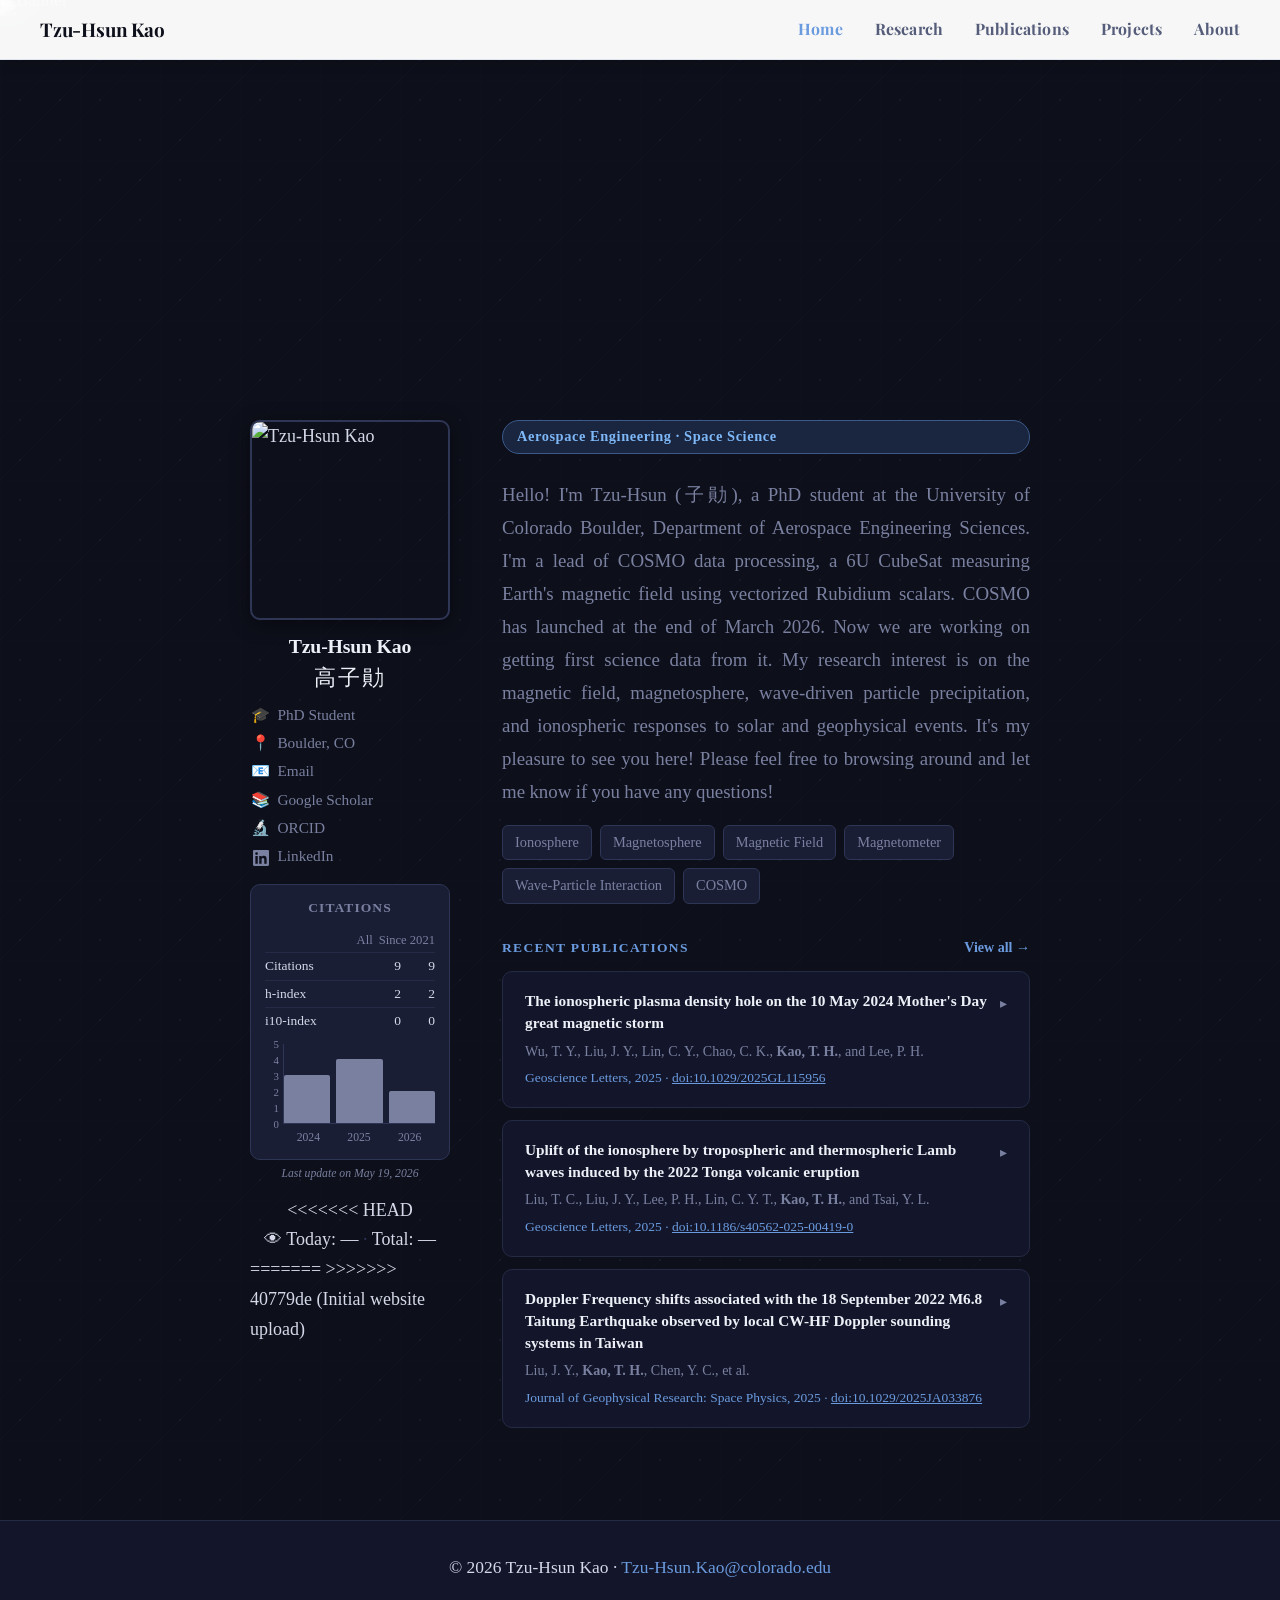
==== index.html @ 5aaec32f "Update website" ====
<!DOCTYPE html>
<html lang="en">
<head>
  <meta charset="UTF-8" />
  <meta name="viewport" content="width=device-width, initial-scale=1.0"/>
  <title>Tzu-Hsun Kao — Aerospace Engineering PhD Student</title>
  <link rel="preconnect" href="https://fonts.googleapis.com">
  <link rel="preconnect" href="https://fonts.gstatic.com" crossorigin>
  <link href="https://fonts.googleapis.com/css2?family=Playfair+Display:wght@700&display=swap" rel="stylesheet">
  <link rel="stylesheet" href="style.css" />
</head>
<body>

<nav>
  <a class="nav-logo" href="index.html">Tzu-Hsun Kao</a>
  <ul class="nav-links" id="nav-links">
    <li><a href="index.html" class="active">Home</a></li>
    <li><a href="research.html">Research</a></li>
    <li><a href="publications.html">Publications</a></li>
    <li><a href="projects.html">Projects</a></li>
    <li><a href="about.html">About</a></li>
  </ul>
  <button class="hamburger" id="hamburger" aria-label="Menu">
    <span></span><span></span><span></span>
  </button>
</nav>

<div class="site-banner">
  <img src="Resources/Banner/Gemini_Generated_Image_etsgr1etsgr1etsg.png" alt="Banner" />
</div>

<main>
  <section class="home-section">
    <div class="home-layout">
      <!-- Left: photo + name -->
      <div class="home-photo-col">
        <img src="Resources/pic.jpg" alt="Tzu-Hsun Kao" class="home-photo" />
        <h1 class="home-name">Tzu-Hsun Kao</h1>
        <p class="home-name-zh">高子勛</p>
        <div class="home-meta">
          <p class="home-position"><span class="meta-icon">🎓</span><span>PhD Student</span></p>
          <p class="home-position"><span class="meta-icon">📍</span><span>Boulder, CO</span></p>
          <p class="home-position"><span class="meta-icon">📧</span><a href="mailto:Tzu-Hsun.Kao@colorado.edu">Email</a></p>
          <p class="home-position"><span class="meta-icon">📚</span><a href="https://scholar.google.com.tw/citations?user=jrdIadQAAAAJ&hl=zh-TW&authuser=1" target="_blank">Google Scholar</a></p>
          <p class="home-position"><span class="meta-icon">🔬</span><a href="https://orcid.org/0000-0001-6592-4341" target="_blank">ORCID</a></p>
          <p class="home-position"><span class="meta-icon"><svg xmlns="http://www.w3.org/2000/svg" viewBox="0 0 24 24" width="16" height="16" fill="currentColor" style="vertical-align:middle;"><path d="M20.447 20.452h-3.554v-5.569c0-1.328-.027-3.037-1.852-3.037-1.853 0-2.136 1.445-2.136 2.939v5.667H9.351V9h3.414v1.561h.046c.477-.9 1.637-1.85 3.37-1.85 3.601 0 4.267 2.37 4.267 5.455v6.286zM5.337 7.433a2.062 2.062 0 0 1-2.063-2.065 2.064 2.064 0 1 1 2.063 2.065zm1.782 13.019H3.555V9h3.564v11.452zM22.225 0H1.771C.792 0 0 .774 0 1.729v20.542C0 23.227.792 24 1.771 24h20.451C23.2 24 24 23.227 24 22.271V1.729C24 .774 23.2 0 22.222 0h.003z"/></svg></span><a href="https://www.linkedin.com/in/peterthkao/" target="_blank">LinkedIn</a></p>
        </div>
        <!-- Citation stats -->
        <a href="https://scholar.google.com.tw/citations?user=jrdIadQAAAAJ&hl=zh-TW&authuser=1" target="_blank" class="citation-box">
          <div class="citation-title">Citations</div>
          <div class="citation-stats">
            <div class="citation-stat-row citation-header">
              <span></span><span>All</span><span>Since 2021</span>
            </div>
            <div class="citation-stat-row">
              <span>Citations</span><span>9</span><span>9</span>
            </div>
            <div class="citation-stat-row">
              <span>h-index</span><span>2</span><span>2</span>
            </div>
            <div class="citation-stat-row">
              <span>i10-index</span><span>0</span><span>0</span>
            </div>
          </div>
          <div class="citation-chart">
            <div class="citation-chart-inner">
              <!-- Y axis -->
              <div class="citation-yaxis">
                <span>5</span>
                <span>4</span>
                <span>3</span>
                <span>2</span>
                <span>1</span>
                <span>0</span>
              </div>
              <!-- Bars (no year labels inside — they go in the row below) -->
              <div class="citation-bars">
                <div class="citation-bar-wrap">
                  <div class="citation-bar" style="height: 48px;"></div>
                </div>
                <div class="citation-bar-wrap">
                  <div class="citation-bar" style="height: 64px;"></div>
                </div>
                <div class="citation-bar-wrap">
                  <div class="citation-bar" style="height: 32px;"></div>
                </div>
              </div>
            </div>
            <!-- Year labels row, offset to align under bars (not y-axis) -->
            <div class="citation-xlabels">
              <span>2024</span>
              <span>2025</span>
              <span>2026</span>
            </div>
          </div>
        </a>
        <p class="citation-updated">Last update on May 19, 2026</p>
<<<<<<< HEAD
        <div class="visitor-counter" id="visitor-counter">
          <span class="visitor-eye">👁</span>
          <span class="visitor-item">Today: <span id="visitor-daily">—</span></span>
          <span class="visitor-sep">·</span>
          <span class="visitor-item">Total: <span id="visitor-total">—</span></span>
        </div>
=======
>>>>>>> 40779de (Initial website upload)
      </div>
      <!-- Left photo col end -->

      <!-- Right: content -->
      <div class="home-content-col">
        <span class="home-tag" id="home-tag">Aerospace Engineering · Space Science</span>
        <p class="home-intro" id="home-description">
          Hello! I'm Tzu-Hsun (子勛), a PhD student at the University of Colorado Boulder, Department of Aerospace Engineering Sciences. I'm a lead of COSMO data processing, a 6U CubeSat measuring Earth's magnetic field using vectorized Rubidium scalars. COSMO has launched at the end of March 2026. Now we are working on getting first science data from it. My research interest is on the magnetic field, magnetosphere, wave-driven particle precipitation, and ionospheric responses to solar and geophysical events. It's my pleasure to see you here! Please feel free to browsing around and let me know if you have any questions!
        </p>
        <div class="home-chips" id="home-chips">
          <span class="chip">Ionosphere</span>
          <span class="chip">Magnetosphere</span>
          <span class="chip">Magnetic Field</span>
          <span class="chip">Magnetometer</span>
          <span class="chip">Wave-Particle Interaction</span>
          <span class="chip">COSMO</span>
        </div>

        <!-- Latest publications -->
        <div class="home-pubs">
          <div class="home-pubs-header">
            <span class="section-label" style="margin:0;">Recent Publications</span>
            <a href="publications.html" class="home-pubs-all">View all →</a>
          </div>
          <details class="pub-item home-pub-item pub-dropdown">
            <summary>
              <div class="pub-summary-content">
                <div class="pub-title">The ionospheric plasma density hole on the 10 May 2024 Mother's Day great magnetic storm</div>
                <div class="pub-authors">Wu, T. Y., Liu, J. Y., Lin, C. Y., Chao, C. K., <strong>Kao, T. H.</strong>, and Lee, P. H.</div>
                <div class="pub-venue">Geoscience Letters, 2025 · <a href="https://doi.org/10.1029/2025GL115956" target="_blank" onclick="event.stopPropagation()">doi:10.1029/2025GL115956</a></div>
              </div>
              <span class="pub-chevron">▸</span>
            </summary>
            <ul class="pub-keypoints">
              <li>FORMOSAT-5 and FORMOSAT-7 observed upward ion velocity at 720 km and downward ion velocity at 550 km altitude inside the plasma hole over the Atlantic Ocean during local midnight.</li>
              <li>The electron density in the hole yields a double-peak structure, with the lower peak at ~440 km and the upper peak at ~760 km altitude.</li>
              <li>The downward and upward ion velocities are likely responsible for creating the double-peak electron density feature observed during this extreme storm (Dst −412 nT).</li>
            </ul>
          </details>

          <details class="pub-item home-pub-item pub-dropdown">
            <summary>
              <div class="pub-summary-content">
                <div class="pub-title">Uplift of the ionosphere by tropospheric and thermospheric Lamb waves induced by the 2022 Tonga volcanic eruption</div>
                <div class="pub-authors">Liu, T. C., Liu, J. Y., Lee, P. H., Lin, C. Y. T., <strong>Kao, T. H.</strong>, and Tsai, Y. L.</div>
                <div class="pub-venue">Geoscience Letters, 2025 · <a href="https://doi.org/10.1186/s40562-025-00419-0" target="_blank" onclick="event.stopPropagation()">doi:10.1186/s40562-025-00419-0</a></div>
              </div>
              <span class="pub-chevron">▸</span>
            </summary>
            <ul class="pub-keypoints">
              <li>Thermospheric Lamb wavefronts propagated at 539 m/s and tropospheric ones at 338 m/s, uplifting the ionosphere by 86–155 km and 50–110 km, respectively.</li>
              <li>The ionospheric uplift significantly increased the Rayleigh–Taylor instability growth rate, resulting in the occurrence of ionospheric spread-F layers.</li>
              <li>The tropospheric Lamb wave was accompanied by distinct near-surface air pressure pulses and sea level fluctuations, while the thermospheric one was not.</li>
            </ul>
          </details>

          <details class="pub-item home-pub-item pub-dropdown">
            <summary>
              <div class="pub-summary-content">
                <div class="pub-title">Doppler Frequency shifts associated with the 18 September 2022 M6.8 Taitung Earthquake observed by local CW-HF Doppler sounding systems in Taiwan</div>
                <div class="pub-authors">Liu, J. Y., <strong>Kao, T. H.</strong>, Chen, Y. C., et al.</div>
                <div class="pub-venue">Journal of Geophysical Research: Space Physics, 2025 · <a href="https://doi.org/10.1029/2025JA033876" target="_blank" onclick="event.stopPropagation()">doi:10.1029/2025JA033876</a></div>
              </div>
              <span class="pub-chevron">▸</span>
            </summary>
            <ul class="pub-keypoints">
              <li>The STIDs from the M6.8 Taitung earthquake propagated upward at approximately the speed of sound, with a horizontal speed of ~1.4 km/s — slower than the 3.2–3.9 km/s observed for distant quakes.</li>
              <li>DFS observations from five sounding frequencies across nine receiving stations confirmed upward propagation with reflection heights of ~160–225 km altitude.</li>
              <li>In the Taiwan vicinity, the total intensity of earthquakes is essential for triggering STIDs, established through analysis of the top nine earthquakes during 2022–2023.</li>
            </ul>
          </details>
        </div>
      </div>
      <!-- Right: content -->
    </div>
  </section>
</main>

<footer>
  <p>© 2026 Tzu-Hsun Kao ·
    <a href="mailto:Tzu-Hsun.Kao@colorado.edu">Tzu-Hsun.Kao@colorado.edu</a>
  </p>
</footer>

<script src="nav.js"></script>
<script>
  // ── Home content loader ──────────────────────────────────────────
  // Edit Input/home-tag.txt        → top tag line
  // Edit Input/home-description.txt → intro paragraph
  // Edit Input/home-keywords.txt   → keyword chips (pipe-separated)
  // ──────────────────────────────────────────────────────────────────
  async function loadHomeContent() {
    async function loadText(file) {
      const r = await fetch(file);
      if (!r.ok) return null;
      return (await r.text()).trim();
    }

    const [tag, desc, keywords] = await Promise.all([
      loadText('Input/home-tag.txt'),
      loadText('Input/home-description.txt'),
      loadText('Input/home-keywords.txt'),
    ]);

    if (tag) document.getElementById('home-tag').textContent = tag;
    if (desc) document.getElementById('home-description').textContent = desc;
    if (keywords) {
      const chips = document.getElementById('home-chips');
      chips.innerHTML = keywords.split('|').map(k =>
        `<span class="chip">${k.trim()}</span>`
      ).join('');
    }
  }
  loadHomeContent();

<<<<<<< HEAD
  // ── Visitor counter ─────────────────────────────────────────────
  // Uses counterapi.dev (free, no registration) for global tracking.
  // sessionStorage prevents double-counting on page refresh.
  // Daily key resets automatically each UTC day.
  // ──────────────────────────────────────────────────────────────────
  async function trackVisitor() {
    const ns   = 'tzhsunkao-site';
    const today = new Date().toISOString().slice(0, 10); // "YYYY-MM-DD"
    const base  = 'https://api.counterapi.dev/v1';
    const seen  = sessionStorage.getItem('vc');
    try {
      let total, daily;
      if (!seen) {
        const [tr, dr] = await Promise.all([
          fetch(`${base}/${ns}/total/hit`),
          fetch(`${base}/${ns}/daily-${today}/hit`)
        ]);
        const tj = await tr.json();
        const dj = await dr.json();
        total = tj.count;
        daily = dj.count;
        sessionStorage.setItem('vc', '1');
      } else {
        const [tr, dr] = await Promise.all([
          fetch(`${base}/${ns}/total`),
          fetch(`${base}/${ns}/daily-${today}`)
        ]);
        const tj = await tr.json();
        const dj = await dr.json();
        total = tj.count;
        daily = dj.count;
      }
      document.getElementById('visitor-daily').textContent = daily.toLocaleString();
      document.getElementById('visitor-total').textContent = total.toLocaleString();
    } catch {
      const el = document.getElementById('visitor-counter');
      if (el) el.style.display = 'none';
    }
  }
  trackVisitor();

=======
>>>>>>> 40779de (Initial website upload)
  // Align meta block's left edge with the "T" in the name
  function alignMeta() {
    const name = document.querySelector('.home-name');
    const meta = document.querySelector('.home-meta');
    if (!name || !meta) return;
    const nameRect = name.getBoundingClientRect();
    const colRect = name.parentElement.getBoundingClientRect();
    // "T" starts at the left edge of the rendered text inside the centered name
    const canvas = document.createElement('canvas');
    const ctx = canvas.getContext('2d');
    const style = getComputedStyle(name);
    ctx.font = `${style.fontWeight} ${style.fontSize} ${style.fontFamily}`;
    const textWidth = ctx.measureText(name.textContent.trim()).width;
    const leftPad = (nameRect.width - textWidth) / 2;
    meta.style.paddingLeft = Math.max(0, leftPad) + 'px';
  }
  window.addEventListener('load', alignMeta);
  window.addEventListener('resize', alignMeta);
</script>
</body>
</html>
---- style.css ----
:root {
  --navy: #0d0f1a;
  --surface: #13162a;
  --surface2: #1a1e35;
  --surface3: #222640;
  --blue: #6b9bdf;
  --blue-dim: #3a5a8a;
  --blue-light: #1a2540;
  --accent: #7eb8f7;
  --text: #d4d8e8;
  --text-bright: #eef0f8;
  --muted: #7a80a0;
  --border: #252a45;
  --border-bright: #2e3555;
  --bg: #0d0f1a;
  --white: #1a1e35;
  --radius: 10px;
  --transition: 0.2s ease;
}

* { box-sizing: border-box; margin: 0; padding: 0; }
html { scroll-behavior: smooth; font-size: 112.5%; /* bumps base from 16px → 18px (~+2pt) */ }

body {
  font-family: Georgia, "Times New Roman", Times, serif;
  color: var(--text);
  background-color: var(--bg);
  background-image: url("data:image/svg+xml,%3Csvg xmlns='http://www.w3.org/2000/svg' width='800' height='800'%3E%3Cdefs%3E%3Cpattern id='grid' width='80' height='80' patternUnits='userSpaceOnUse'%3E%3Cpath d='M 80 0 L 0 0 0 80' fill='none' stroke='%23ffffff' stroke-width='0.3' opacity='0.04'/%3E%3C/pattern%3E%3Cpattern id='diag' width='160' height='160' patternUnits='userSpaceOnUse'%3E%3Cline x1='0' y1='160' x2='160' y2='0' stroke='%236b9bdf' stroke-width='0.4' opacity='0.06'/%3E%3Cline x1='-40' y1='160' x2='120' y2='0' stroke='%236b9bdf' stroke-width='0.4' opacity='0.04'/%3E%3Cline x1='40' y1='160' x2='200' y2='0' stroke='%236b9bdf' stroke-width='0.4' opacity='0.04'/%3E%3C/pattern%3E%3Cpattern id='dots' width='40' height='40' patternUnits='userSpaceOnUse'%3E%3Ccircle cx='20' cy='20' r='0.8' fill='%236b9bdf' opacity='0.15'/%3E%3C/pattern%3E%3C/defs%3E%3Crect width='800' height='800' fill='url(%23grid)'/%3E%3Crect width='800' height='800' fill='url(%23diag)'/%3E%3Crect width='800' height='800' fill='url(%23dots)'/%3E%3C/svg%3E");
  background-size: 800px 800px;
  line-height: 1.65;
}

a { color: var(--blue); }

/* ── Nav ── */
nav {
  position: fixed;
  top: 0; left: 0; right: 0;
  z-index: 100;
  background: rgba(255, 255, 255, 0.97);
  backdrop-filter: blur(14px);
  border-bottom: 1px solid #e0e4ef;
  display: flex;
  align-items: center;
  justify-content: space-between;
  padding: 0 40px;
  height: 60px;
  box-shadow: 0 1px 12px rgba(0,0,0,0.18);
}

.nav-logo {
  font-weight: 700;
  font-size: 1.05rem;
  font-family: "Playfair Display", Georgia, serif;
  color: #0d0f1a;
  text-decoration: none;
  letter-spacing: -0.01em;
}

.nav-links {
  display: flex;
  gap: 32px;
  list-style: none;
}

.nav-links a {
  font-size: 0.88rem;
  font-weight: 700;
  font-family: "Playfair Display", Georgia, serif;
  color: #555d7a;
  text-decoration: none;
  transition: color var(--transition);
  letter-spacing: 0.01em;
}

.nav-links a:hover,
.nav-links a.active { color: var(--blue); }

/* ── Scroll-to-bottom: black nav ── */
nav.nav-dark {
  background: rgba(0, 0, 0, 0.96);
  border-bottom-color: #111;
  box-shadow: 0 1px 12px rgba(0,0,0,0.5);
  transition: background 0.4s ease, border-bottom-color 0.4s ease;
}
nav.nav-dark .nav-logo { color: #ffffff; transition: color 0.4s ease; }
nav.nav-dark .nav-links a { color: #aaaaaa; transition: color 0.4s ease; }
nav.nav-dark .nav-links a:hover,
nav.nav-dark .nav-links a.active { color: var(--accent); }
nav.nav-dark .hamburger span { background: #ffffff; transition: background 0.4s ease; }

nav { transition: background 0.4s ease, border-bottom-color 0.4s ease; }

.hamburger {
  display: none;
  flex-direction: column;
  gap: 5px;
  cursor: pointer;
  background: none;
  border: none;
  padding: 4px;
}
.hamburger span {
  display: block;
  width: 22px; height: 2px;
  background: #0d0f1a;
  border-radius: 2px;
  transition: var(--transition);
}

/* ── Layout ── */
main { padding-top: 60px; }

section {
  min-height: calc(100vh - 60px);
  padding: 80px 40px;
  max-width: 860px;
  margin: 0 auto;
}

.section-label {
  font-size: 0.75rem;
  font-weight: 700;
  text-transform: uppercase;
  letter-spacing: 0.1em;
  color: var(--blue);
  margin-bottom: 10px;
}

h1 {
  font-size: clamp(2rem, 5vw, 3rem);
  font-weight: 800;
  color: var(--text-bright);
  line-height: 1.15;
  letter-spacing: -0.02em;
  margin-bottom: 16px;
}

h2 {
  font-size: 1.6rem;
  font-weight: 700;
  color: var(--text-bright);
  letter-spacing: -0.01em;
  margin-bottom: 8px;
}

h3 {
  font-size: 1rem;
  font-weight: 600;
  color: var(--text-bright);
  margin-bottom: 4px;
}

p {
  color: var(--text);
  font-size: 0.97rem;
  margin-bottom: 12px;
  text-align: justify;
  hyphens: auto;
  -webkit-hyphens: auto;
  word-spacing: -0.02em;
}


/* ── Banner ── */
.site-banner {
  width: 100%;
  max-height: 320px;
  overflow: hidden;
  line-height: 0;
}
.site-banner img {
  width: 100%;
  height: 320px;
  object-fit: cover;
  object-position: center;
  display: block;
}

/* ── Home ── */
.home-section {
  display: flex;
  flex-direction: column;
  justify-content: center;
  min-height: calc(100vh - 60px);
  padding: 40px 40px 80px;
  max-width: 860px;
  margin: 0 auto;
}

/* ── Home layout: photo left, content right ── */
.home-layout {
  display: flex;
  gap: 52px;
  align-items: flex-start;
}

.home-photo-col {
  display: flex;
  flex-direction: column;
  align-items: center;
  flex-shrink: 0;
  width: 200px;
}

.home-photo {
  width: 200px;
  height: 200px;
  object-fit: cover;
  border-radius: 10px;
  border: 2px solid var(--border-bright);
  box-shadow: 0 4px 20px rgba(0,0,0,0.4);
  display: block;
}

.home-name {
  font-size: 1.1rem;
  font-weight: 800;
  color: var(--text-bright);
  text-align: center;
  margin-top: 14px;
  margin-bottom: 0;
  width: 200px;
  letter-spacing: -0.01em;
  line-height: 1.3;
}
.home-name-zh {
  text-align: center;
  font-size: 1.22rem;
  color: var(--text-bright);
  letter-spacing: 0.1em;
  margin-top: 0;
  margin-bottom: 0;
  width: 200px;
}

.home-meta {
  display: flex;
  flex-direction: column;
  align-items: flex-start;
  width: 200px;
  margin-top: 6px;
  gap: 3px;
}

.home-position {
  font-size: 0.85rem;
  font-family: Georgia, "Times New Roman", Times, serif;
  color: var(--muted);
  font-weight: normal;
  text-align: left;
  width: 200px;
  margin: 0;
  letter-spacing: normal;
  text-transform: none;
  hyphens: none;
  word-spacing: normal;
  display: flex;
  align-items: center;
  gap: 6px;
}

.meta-icon {
  width: 1.4em;
  text-align: center;
  flex-shrink: 0;
  font-style: normal;
}

/* ── Citation box ── */
.citation-box {
  display: block;
  width: 200px;
  margin-top: 16px;
  background: var(--surface2);
  border: 1px solid var(--border-bright);
  border-radius: var(--radius);
  padding: 12px 14px;
  text-decoration: none;
  transition: border-color var(--transition), box-shadow var(--transition);
}
.citation-box:hover {
  border-color: var(--blue-dim);
  box-shadow: 0 4px 16px rgba(0,0,0,0.3);
}

.citation-title {
  font-size: 0.75rem;
  font-weight: 700;
  text-transform: uppercase;
  letter-spacing: 0.08em;
  color: var(--muted);
  margin-bottom: 8px;
  text-align: center;
}

.citation-stats {
  width: 100%;
  margin-bottom: 10px;
}

.citation-stat-row {
  display: grid;
  grid-template-columns: 1fr auto auto;
  gap: 6px;
  font-size: 0.75rem;
  font-family: Georgia, serif;
  color: var(--text);
  padding: 2px 0;
  border-bottom: 1px solid var(--border);
}
.citation-stat-row:last-child { border-bottom: none; }

.citation-header {
  color: var(--muted);
  font-size: 0.7rem;
}

.citation-stat-row span:nth-child(2),
.citation-stat-row span:nth-child(3) {
  text-align: right;
  min-width: 28px;
}

.citation-chart { width: 100%; }

/* Chart: y-axis + bars side by side */
.citation-chart-inner {
  display: flex;
  align-items: flex-end; /* both children bottom-align */
  gap: 4px;
}

/* Y-axis: absolutely positioned labels inside a relative wrapper */
.citation-yaxis {
  position: relative;
  width: 14px;
  height: 80px; /* bar area height */
  flex-shrink: 0;
}

.citation-yaxis span {
  position: absolute;
  right: 0;
  font-size: 0.6rem;
  color: var(--muted);
  font-family: Georgia, serif;
  line-height: 1;
  text-align: right;
  transform: translateY(-50%); /* center label on its gridline */
}

/* Place each label at the correct % from bottom:
   bar area = 80px, scale 0–5, each unit = 16px
   top:X% = (5 - value) / 5 * 100% */
.citation-yaxis span:nth-child(1) { top: 0%;   } /* 5 */
.citation-yaxis span:nth-child(2) { top: 20%;  } /* 4 */
.citation-yaxis span:nth-child(3) { top: 40%;  } /* 3 */
.citation-yaxis span:nth-child(4) { top: 60%;  } /* 2 */
.citation-yaxis span:nth-child(5) { top: 80%;  } /* 1 */
.citation-yaxis span:nth-child(6) { top: 100%; } /* 0 */

.citation-bars {
  display: flex;
  align-items: flex-end;
  gap: 6px;
  height: 80px;        /* bar drawing area, no padding */
  flex: 1;
  position: relative;
  border-bottom: 1px solid var(--border-bright);
  border-left: 1px solid var(--border-bright);
  padding-bottom: 0;
}

.citation-bar-wrap {
  display: flex;
  flex-direction: column;
  align-items: center;
  flex: 1;
  height: 100%;
  justify-content: flex-end;
  gap: 4px;
}

.citation-bar {
  width: 100%;
  background: var(--muted);
  border-radius: 2px 2px 0 0;
  transition: background var(--transition);
}
.citation-box:hover .citation-bar { background: var(--blue); }

.citation-bar-wrap span {
  font-size: 0.65rem;
  color: var(--muted);
  font-family: Georgia, serif;
}

/* X-axis year labels row — sits below the chart-inner, offset by y-axis width */
.citation-xlabels {
  display: flex;
  margin-left: 18px; /* y-axis width (14px) + gap (4px) */
  margin-top: 4px;
}
.citation-xlabels span {
  flex: 1;
  text-align: center;
  font-size: 0.65rem;
  color: var(--muted);
  font-family: Georgia, serif;
}

.home-position a {
  color: var(--muted);
  text-decoration: none;
}

.home-position a:hover {
  color: var(--accent);
}

.citation-updated {
  font-size: 0.65rem;
  color: var(--muted);
  text-align: center;
  margin-top: 4px;
  hyphens: none;
  word-spacing: normal;
  font-style: italic;
}

.home-content-col {
  flex: 1;
  display: flex;
  flex-direction: column;
  justify-content: center;
}

.home-tag {
  display: inline-block;
  background: var(--blue-light);
  color: var(--accent);
  font-size: 0.8rem;
  font-weight: 600;
  padding: 4px 14px;
  border-radius: 20px;
  margin-bottom: 24px;
  letter-spacing: 0.04em;
  border: 1px solid var(--blue-dim);
}

.home-intro {
  font-size: 1.05rem;
  color: var(--muted);
  max-width: 780px;
  margin-bottom: 8px;
  line-height: 1.75;
  text-align: justify;
  hyphens: auto;
  -webkit-hyphens: auto;
  word-spacing: -0.02em;
}

.btn-row {
  display: flex;
  gap: 12px;
  flex-wrap: wrap;
}

.btn {
  display: inline-block;
  padding: 10px 22px;
  border-radius: 7px;
  font-size: 0.88rem;
  font-weight: 600;
  text-decoration: none;
  transition: all var(--transition);
  cursor: pointer;
  border: none;
}

.btn-primary {
  background: var(--blue);
  color: #0d0f1a;
}
.btn-primary:hover { background: var(--accent); }

.btn-outline {
  background: transparent;
  color: var(--blue);
  border: 1.5px solid var(--blue-dim);
}
.btn-outline:hover {
  border-color: var(--blue);
  color: var(--accent);
  background: var(--blue-light);
}

.home-chips {
  display: flex;
  flex-wrap: wrap;
  gap: 8px;
  margin-top: 8px;
}

/* Recent publications block on home page */
.home-pubs {
  margin-top: 32px;
}

.home-pubs-header {
  display: flex;
  align-items: center;
  justify-content: space-between;
  margin-bottom: 12px;
}

.home-pubs-all {
  font-size: 0.78rem;
  color: var(--blue);
  text-decoration: none;
  font-weight: 600;
}
.home-pubs-all:hover { color: var(--accent); }

.home-pub-item {
  padding: 12px 16px;
  margin-bottom: 8px;
}

.home-pub-item .pub-title {
  font-size: 0.85rem;
}

.home-pub-item .pub-authors {
  font-size: 0.78rem;
}

.home-pub-item .pub-venue {
  font-size: 0.75rem;
  margin-top: 3px;
}

/* Dropdown publication cards */
.pub-dropdown { cursor: pointer; }

.pub-dropdown summary {
  display: flex;
  align-items: flex-start;
  justify-content: space-between;
  gap: 10px;
  list-style: none;
  cursor: pointer;
}
.pub-dropdown summary::-webkit-details-marker { display: none; }

.pub-summary-content { flex: 1; }

.pub-chevron {
  font-size: 0.75rem;
  color: var(--muted);
  margin-top: 3px;
  flex-shrink: 0;
  transition: transform 0.2s ease;
  display: inline-block;
}

.pub-dropdown[open] .pub-chevron {
  transform: rotate(90deg);
}

.pub-keypoints {
  margin-top: 12px;
  padding-left: 0;
  list-style: none;
  display: flex;
  flex-direction: column;
  gap: 6px;
  border-top: 1px solid var(--border);
  padding-top: 10px;
}

.pub-keypoints li {
  font-size: 0.8rem;
  color: var(--muted);
  padding-left: 14px;
  position: relative;
  line-height: 1.55;
  text-align: left;
  hyphens: none;
  word-spacing: normal;
}

.pub-keypoints li::before {
  content: "·";
  position: absolute;
  left: 3px;
  color: var(--blue);
  font-weight: 700;
}

.pub-ai-note {
  display: block;
  text-align: right;
  font-size: 0.68rem;
  color: var(--muted);
  font-style: italic;
  margin-top: 8px;
  opacity: 0.7;
}

.chip {
  background: var(--surface2);
  border: 1px solid var(--border-bright);
  border-radius: 6px;
  padding: 5px 12px;
  font-size: 0.8rem;
  color: var(--muted);
  font-weight: 500;
  transition: border-color var(--transition), color var(--transition);
}
.chip:hover {
  border-color: var(--blue-dim);
  color: var(--text);
}

/* ── Research cards with illustration ── */
.research-card {
  display: flex;
  gap: 24px;
  align-items: flex-start;
}

.research-illustration {
  flex-shrink: 0;
  width: 160px;
  border-radius: 8px;
  overflow: hidden;
  border: 1px solid var(--border-bright);
}

.research-illustration svg {
  display: block;
  width: 100%;
  height: auto;
}

.research-text { flex: 1; }

@media (max-width: 640px) {
  .research-card { flex-direction: column; }
  .research-illustration { width: 100%; }
}

/* ── Section intro ── */
.section-intro {
  color: var(--muted);
  font-size: 0.95rem;
  max-width: 780px;
  margin-bottom: 36px;
  line-height: 1.75;
  text-align: justify;
  hyphens: auto;
  -webkit-hyphens: auto;
  word-spacing: -0.02em;
}

/* ── Cards ── */
.card {
  background: var(--surface);
  border: 1px solid var(--border);
  border-radius: var(--radius);
  padding: 22px 24px;
  margin-bottom: 14px;
  transition: box-shadow var(--transition), border-color var(--transition);
}
.card:hover {
  border-color: var(--blue-dim);
  box-shadow: 0 4px 24px rgba(0,0,0,0.35);
}

.card-meta {
  font-size: 0.78rem;
  color: var(--muted);
  margin-bottom: 6px;
  font-weight: 500;
}

.card-tags {
  display: flex;
  flex-wrap: wrap;
  gap: 6px;
  margin-top: 10px;
}

.tag {
  background: var(--blue-light);
  color: var(--blue);
  font-size: 0.74rem;
  font-weight: 600;
  padding: 2px 9px;
  border-radius: 4px;
  border: 1px solid var(--border-bright);
}

/* ── Publications ── */
.pub-item {
  background: var(--surface);
  border: 1px solid var(--border);
  border-radius: var(--radius);
  padding: 18px 22px;
  margin-bottom: 12px;
  transition: box-shadow var(--transition), border-color var(--transition);
}
.pub-item:hover {
  border-color: var(--blue-dim);
  box-shadow: 0 4px 24px rgba(0,0,0,0.35);
}

.pub-title {
  font-size: 0.93rem;
  font-weight: 600;
  color: var(--text-bright);
  margin-bottom: 5px;
  line-height: 1.45;
}

.pub-authors {
  font-size: 0.82rem;
  color: var(--muted);
  margin-bottom: 4px;
}

.pub-venue {
  font-size: 0.8rem;
  color: var(--blue);
  font-weight: 500;
}

.pub-doi {
  font-size: 0.78rem;
  color: var(--muted);
  margin-top: 4px;
}
.pub-doi a { color: var(--blue); text-decoration: none; }
.pub-doi a:hover { text-decoration: underline; color: var(--accent); }

.pub-section-title {
  font-size: 0.82rem;
  font-weight: 700;
  text-transform: uppercase;
  letter-spacing: 0.07em;
  color: var(--muted);
  margin: 28px 0 12px;
  border-bottom: 1px solid var(--border);
  padding-bottom: 8px;
}

/* ── About ── */
.about-grid {
  display: grid;
  grid-template-columns: 160px 1fr;
  gap: 40px;
  align-items: start;
  margin-bottom: 36px;
}

.avatar-placeholder {
  width: 140px;
  height: 140px;
  border-radius: 50%;
  background: var(--surface3);
  display: flex;
  align-items: center;
  justify-content: center;
  font-size: 2.5rem;
  border: 2px solid var(--border-bright);
  box-shadow: 0 0 0 4px var(--surface2);
}

.about-photo {
  width: 160px;
  height: 160px;
  object-fit: cover;
  border-radius: 50%;
  border: 2px solid var(--border-bright);
  box-shadow: 0 0 0 4px var(--surface2);
  flex-shrink: 0;
}

.about-details {
  display: flex;
  flex-direction: column;
  gap: 10px;
  margin-top: 24px;
}

.about-detail {
  display: flex;
  gap: 12px;
  font-size: 0.88rem;
  align-items: flex-start;
  padding: 8px 0;
  border-bottom: 1px solid var(--border);
}
.about-detail:last-child { border-bottom: none; }

.about-detail .label {
  color: var(--muted);
  font-weight: 600;
  min-width: 110px;
  flex-shrink: 0;
}

.about-detail .value { color: var(--text); }

/* ── CV Download Button ── */
.cv-download-btn {
  display: inline-block;
  padding: 10px 28px;
  background: var(--blue-dim);
  color: #ffffff;
  border: 1px solid var(--blue-dim);
  border-radius: var(--radius);
  font-size: 0.9rem;
  font-family: Georgia, serif;
  text-decoration: none;
  transition: background var(--transition), color var(--transition);
}
.cv-download-btn:hover {
  background: var(--blue);
  color: var(--navy);
}

/* ── Timeline ── */
.timeline { margin-bottom: 8px; }

.timeline-item {
  display: flex;
  gap: 16px;
  padding: 14px 0;
  border-bottom: 1px solid var(--border);
}
.timeline-item:last-child { border-bottom: none; }

.timeline-year {
  font-size: 0.78rem;
  color: var(--muted);
  font-weight: 600;
  min-width: 130px;
  flex-shrink: 0;
  padding-top: 2px;
}

.timeline-content h3 { margin-bottom: 2px; }

.timeline-content p {
  font-size: 0.85rem;
  color: var(--muted);
  margin: 0;
}

/* ── Awards ── */
.award-item {
  display: flex;
  justify-content: space-between;
  align-items: baseline;
  padding: 10px 0;
  border-bottom: 1px solid var(--border);
  gap: 16px;
}
.award-item:last-child { border-bottom: none; }
.award-name { font-size: 0.88rem; color: var(--text); }
.award-year { font-size: 0.78rem; color: var(--muted); font-weight: 600; white-space: nowrap; }

/* ── Footer ── */
footer {
  text-align: center;
  padding: 32px 20px;
  font-size: 0.8rem;
  color: var(--muted);
  border-top: 1px solid var(--border);
  background: var(--surface);
}
footer p {
  text-align: center;
  hyphens: none;
  word-spacing: normal;
}
footer a { color: var(--blue); text-decoration: none; }
footer a:hover { color: var(--accent); }

<<<<<<< HEAD
/* ── Visitor counter ── */
.visitor-counter {
  display: flex;
  align-items: center;
  justify-content: center;
  gap: 5px;
  margin-top: 6px;
  font-size: 0.65rem;
  color: var(--muted);
  font-family: Georgia, serif;
  font-style: italic;
  flex-wrap: wrap;
  width: 200px;
}
.visitor-eye { font-style: normal; }
.visitor-sep { color: var(--border-bright); }
.visitor-item { white-space: nowrap; }

=======
>>>>>>> 40779de (Initial website upload)
/* ── Mobile ── */
@media (max-width: 640px) {
  nav { padding: 0 20px; }
  .nav-links {
    display: none;
    flex-direction: column;
    position: absolute;
    top: 60px; left: 0; right: 0;
    background: rgba(255, 255, 255, 0.98);
    border-bottom: 1px solid #e0e4ef;
    padding: 16px 20px;
    gap: 16px;
  }
  .nav-links.open { display: flex; }
  .hamburger { display: flex; }
  section, .home-section { padding: 60px 20px; }
  .home-layout { flex-direction: column; align-items: center; gap: 32px; }
  .home-photo-col { width: 160px; }
  .home-photo { width: 160px; height: 160px; }
  .home-name { width: 160px; font-size: 1rem; }
  .home-meta { width: 160px; }
  .home-position { width: 160px; }
  .about-grid { grid-template-columns: 1fr; }
  .avatar-placeholder, .about-photo { margin: 0 auto; }
  .timeline-item { flex-direction: column; gap: 4px; }
  .award-item { flex-direction: column; gap: 2px; }
}
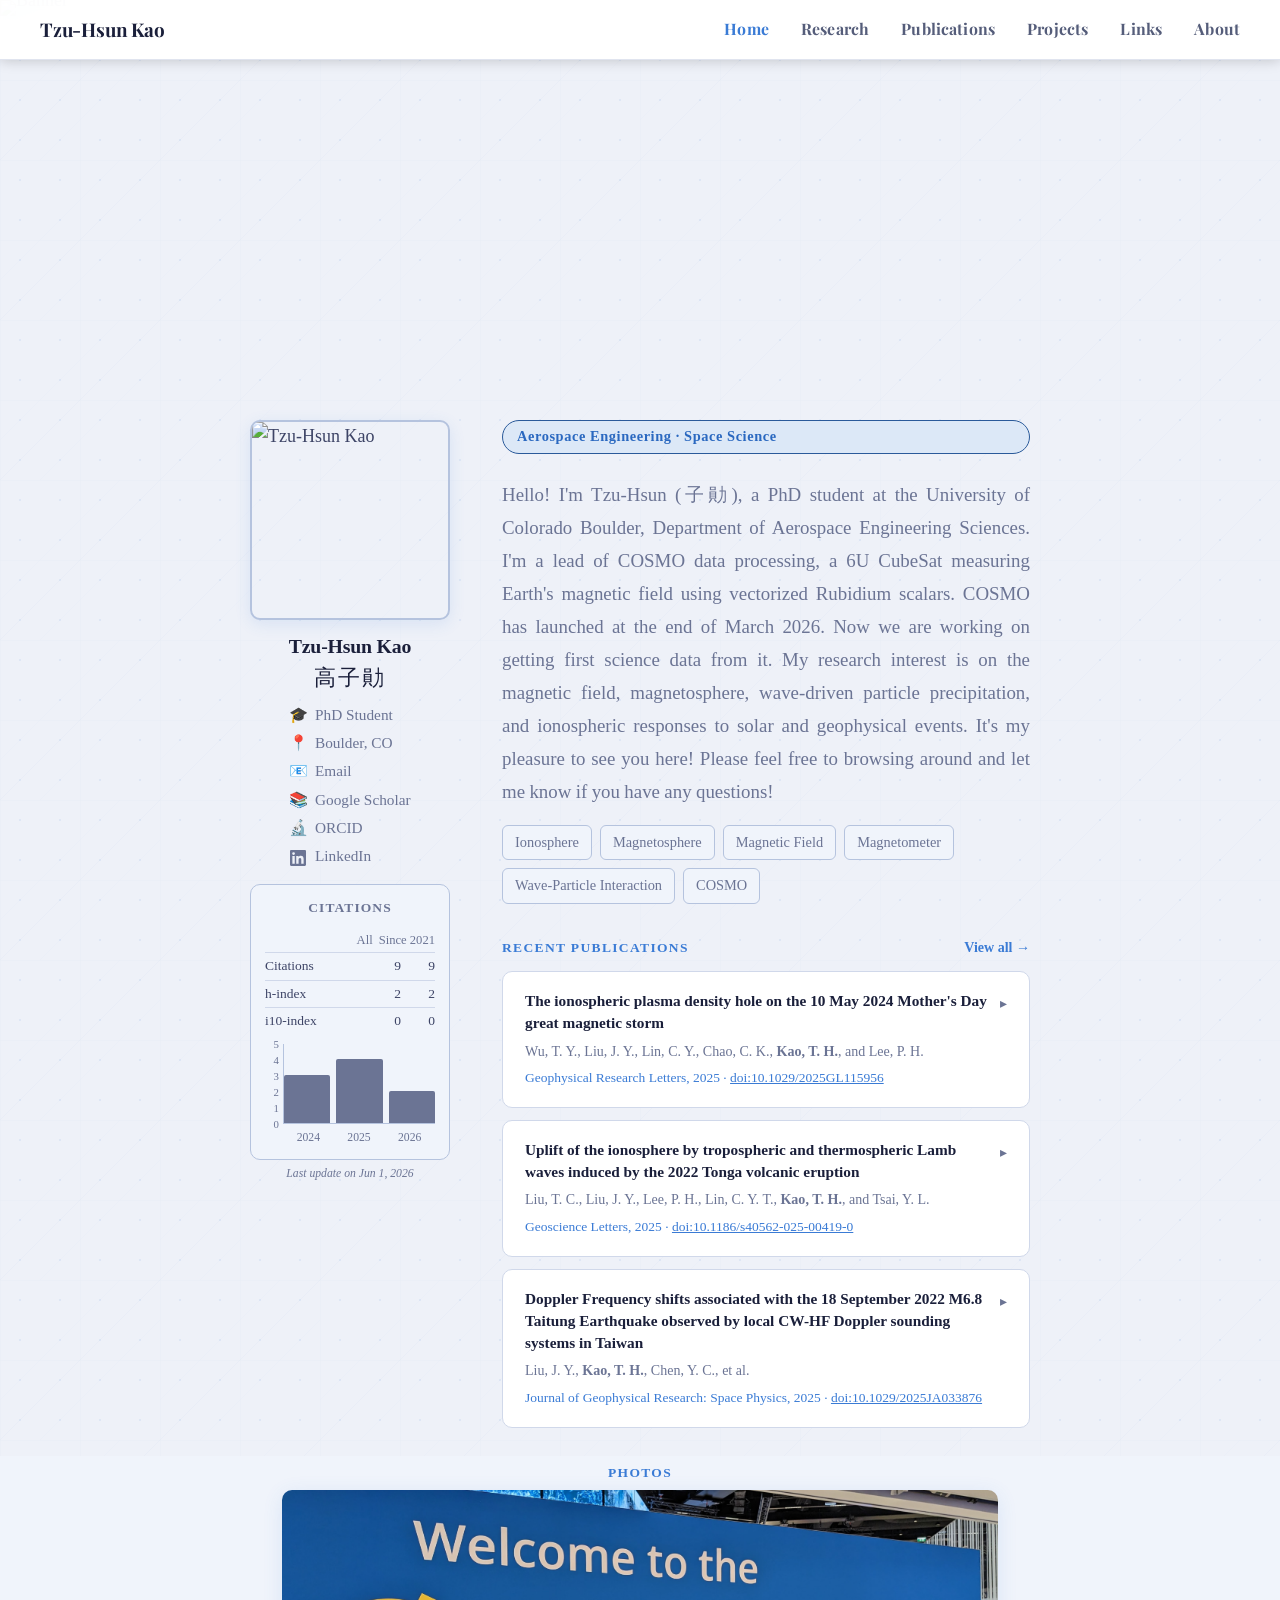
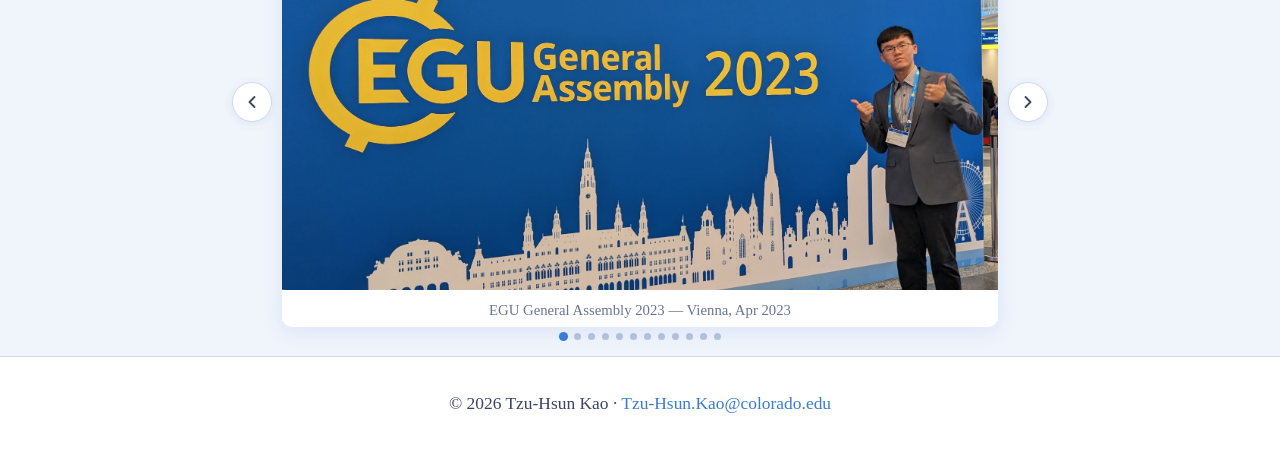
==== commit f4283de4: "Style update;Add Links page;Add photo slideshow." ====
--- a/index.html
+++ b/index.html
@@ -18,6 +18,7 @@
     <li><a href="research.html">Research</a></li>
     <li><a href="publications.html">Publications</a></li>
     <li><a href="projects.html">Projects</a></li>
+    <li><a href="links.html">Links</a></li>
     <li><a href="about.html">About</a></li>
   </ul>
   <button class="hamburger" id="hamburger" aria-label="Menu">
@@ -94,16 +95,13 @@
             </div>
           </div>
         </a>
-        <p class="citation-updated">Last update on May 19, 2026</p>
-<<<<<<< HEAD
+        <p class="citation-updated">Last update on Jun 1, 2026</p>
         <div class="visitor-counter" id="visitor-counter">
           <span class="visitor-eye">👁</span>
           <span class="visitor-item">Today: <span id="visitor-daily">—</span></span>
           <span class="visitor-sep">·</span>
           <span class="visitor-item">Total: <span id="visitor-total">—</span></span>
         </div>
-=======
->>>>>>> 40779de (Initial website upload)
       </div>
       <!-- Left photo col end -->
 
@@ -133,7 +131,7 @@
               <div class="pub-summary-content">
                 <div class="pub-title">The ionospheric plasma density hole on the 10 May 2024 Mother's Day great magnetic storm</div>
                 <div class="pub-authors">Wu, T. Y., Liu, J. Y., Lin, C. Y., Chao, C. K., <strong>Kao, T. H.</strong>, and Lee, P. H.</div>
-                <div class="pub-venue">Geoscience Letters, 2025 · <a href="https://doi.org/10.1029/2025GL115956" target="_blank" onclick="event.stopPropagation()">doi:10.1029/2025GL115956</a></div>
+                <div class="pub-venue">Geophysical Research Letters, 2025 · <a href="https://doi.org/10.1029/2025GL115956" target="_blank" onclick="event.stopPropagation()">doi:10.1029/2025GL115956</a></div>
               </div>
               <span class="pub-chevron">▸</span>
             </summary>
@@ -180,6 +178,23 @@
       <!-- Right: content -->
     </div>
   </section>
+
+  <!-- ── Photo Slideshow ──────────────────────────────────────── -->
+  <section class="slideshow-section">
+    <span class="section-label">Photos</span>
+    <div class="slideshow-wrapper">
+      <button class="slideshow-btn slideshow-btn-prev" id="slidePrev" aria-label="Previous photo">
+        <svg viewBox="0 0 24 24" fill="none" stroke="currentColor" stroke-width="2.2" stroke-linecap="round" stroke-linejoin="round"><path d="M15 18l-6-6 6-6"/></svg>
+      </button>
+      <div class="slideshow-container">
+        <div class="slideshow-track" id="slideshowTrack"></div>
+      </div>
+      <button class="slideshow-btn slideshow-btn-next" id="slideNext" aria-label="Next photo">
+        <svg viewBox="0 0 24 24" fill="none" stroke="currentColor" stroke-width="2.2" stroke-linecap="round" stroke-linejoin="round"><path d="M9 18l6-6-6-6"/></svg>
+      </button>
+    </div>
+    <div class="slideshow-dots" id="slideshowDots"></div>
+  </section>
 </main>
 
 <footer>
@@ -219,23 +234,23 @@
   }
   loadHomeContent();
 
-<<<<<<< HEAD
   // ── Visitor counter ─────────────────────────────────────────────
   // Uses counterapi.dev (free, no registration) for global tracking.
   // sessionStorage prevents double-counting on page refresh.
   // Daily key resets automatically each UTC day.
   // ──────────────────────────────────────────────────────────────────
   async function trackVisitor() {
-    const ns   = 'tzhsunkao-site';
+    const ns    = 'tzhsunkao-site';
     const today = new Date().toISOString().slice(0, 10); // "YYYY-MM-DD"
     const base  = 'https://api.counterapi.dev/v1';
     const seen  = sessionStorage.getItem('vc');
     try {
       let total, daily;
       if (!seen) {
+        // First visit in this session — increment both counters
         const [tr, dr] = await Promise.all([
-          fetch(`${base}/${ns}/total/hit`),
-          fetch(`${base}/${ns}/daily-${today}/hit`)
+          fetch(`${base}/${ns}/total/up`),
+          fetch(`${base}/${ns}/daily-${today}/up`)
         ]);
         const tj = await tr.json();
         const dj = await dr.json();
@@ -243,6 +258,7 @@
         daily = dj.count;
         sessionStorage.setItem('vc', '1');
       } else {
+        // Already counted — just read current values
         const [tr, dr] = await Promise.all([
           fetch(`${base}/${ns}/total`),
           fetch(`${base}/${ns}/daily-${today}`)
@@ -252,8 +268,8 @@
         total = tj.count;
         daily = dj.count;
       }
-      document.getElementById('visitor-daily').textContent = daily.toLocaleString();
-      document.getElementById('visitor-total').textContent = total.toLocaleString();
+      if (typeof total === 'number') document.getElementById('visitor-total').textContent = total.toLocaleString();
+      if (typeof daily === 'number') document.getElementById('visitor-daily').textContent = daily.toLocaleString();
     } catch {
       const el = document.getElementById('visitor-counter');
       if (el) el.style.display = 'none';
@@ -261,8 +277,69 @@
   }
   trackVisitor();
 
-=======
->>>>>>> 40779de (Initial website upload)
+  // ── Photo Slideshow ─────────────────────────────────────────────
+  (function () {
+    const slides = [
+      { src: 'Resources/Pics/PXL_20230424_091714951.MP.jpg',          caption: 'EGU General Assembly 2023 — Vienna, Apr 2023' },
+      { src: 'Resources/Pics/PXL_20230425_085704063.MP.jpg',          caption: 'Poster presentation at EGU 2023 — Vienna, Apr 2023' },
+      { src: 'Resources/Pics/PXL_20230519_055750252.MP.jpg',          caption: 'IRI Workshop 2023 — Daejeon, May 2023' },
+      { src: 'Resources/Pics/PXL_20230628_154529632.jpg',             caption: 'CEDAR 2023 — San Diego, Jun 2023' },
+      { src: 'Resources/Pics/VideoCapture_20241211-141040.jpg',       caption: 'AGU 2024 Fall Meeting — Washington D.C., Dec 2024' },
+      { src: 'Resources/Pics/20250625_173009.jpg',                    caption: 'CEDAR 2025 — Des Moines, Jun 2025' },
+      { src: 'Resources/Pics/PXL_20251215_163256371.jpg',             caption: 'AGU 2025 Fall Meeting — New Orleans, Dec 2025' },
+      { src: 'Resources/Pics/IMG-20251216-WA0003.jpg',                caption: 'Oral presentation at AGU 2025 — New Orleans, Dec 2025' },
+      { src: 'Resources/Pics/IMG_7060.jpg',                           caption: 'COSMO Launch group gathering — Santa Barbara, Mar 2026' },
+      { src: 'Resources/Pics/Messenger_creation_B5965AB3-75FC-4021-8CFD-F005095620B1.jpeg', caption: 'Space Weather Workshop 2026 — Boulder, Apr 2026' },
+      { src: 'Resources/Pics/PXL_20260430_185235507.jpg',             caption: 'NOAA SWPC Tour (SWW2026) — Boulder, Apr 2026' },
+      { src: 'Resources/Pics/PXL_20260505_153828662.jpg',             caption: 'EGU26 General Assembly — Vienna, May 2026' },
+    ];
+
+    const track = document.getElementById('slideshowTrack');
+    const dotsEl = document.getElementById('slideshowDots');
+    let current = 0;
+    let timer;
+
+    // Build slides and dots
+    slides.forEach((s, i) => {
+      const slide = document.createElement('div');
+      slide.className = 'slide';
+      slide.innerHTML = `<img src="${s.src}" alt="${s.caption}" loading="lazy"><div class="slide-caption">${s.caption}</div>`;
+      track.appendChild(slide);
+
+      const dot = document.createElement('button');
+      dot.className = 'slideshow-dot' + (i === 0 ? ' active' : '');
+      dot.setAttribute('aria-label', `Go to photo ${i + 1}`);
+      dot.addEventListener('click', () => goTo(i));
+      dotsEl.appendChild(dot);
+    });
+
+    function goTo(n) {
+      current = (n + slides.length) % slides.length;
+      track.style.transform = `translateX(-${current * 100}%)`;
+      document.querySelectorAll('.slideshow-dot').forEach((d, i) => {
+        d.classList.toggle('active', i === current);
+      });
+    }
+
+    function next() { goTo(current + 1); }
+    function prev() { goTo(current - 1); }
+
+    let isPaused = false;
+
+    document.getElementById('slideNext').addEventListener('click', () => { next(); resetTimer(); });
+    document.getElementById('slidePrev').addEventListener('click', () => { prev(); resetTimer(); });
+
+    function startTimer() { clearInterval(timer); timer = setInterval(next, 4000); }
+    function resetTimer() { if (!isPaused) startTimer(); }
+
+    // Pause on hover
+    const wrapper = track.closest('.slideshow-section');
+    wrapper.addEventListener('mouseenter', () => { isPaused = true;  clearInterval(timer); });
+    wrapper.addEventListener('mouseleave', () => { isPaused = false; startTimer(); });
+
+    startTimer();
+  })();
+
   // Align meta block's left edge with the "T" in the name
   function alignMeta() {
     const name = document.querySelector('.home-name');
--- a/style.css
+++ b/style.css
@@ -1,19 +1,19 @@
 :root {
-  --navy: #0d0f1a;
-  --surface: #13162a;
-  --surface2: #1a1e35;
-  --surface3: #222640;
-  --blue: #6b9bdf;
-  --blue-dim: #3a5a8a;
-  --blue-light: #1a2540;
-  --accent: #7eb8f7;
-  --text: #d4d8e8;
-  --text-bright: #eef0f8;
-  --muted: #7a80a0;
-  --border: #252a45;
-  --border-bright: #2e3555;
-  --bg: #0d0f1a;
-  --white: #1a1e35;
+  --navy: #1a1f3a;
+  --surface: #ffffff;
+  --surface2: #f0f4fb;
+  --surface3: #e4eaf6;
+  --blue: #3a7bd5;
+  --blue-dim: #2a5a9a;
+  --blue-light: #dce8f7;
+  --accent: #2a68c0;
+  --text: #3d4466;
+  --text-bright: #1a1f3a;
+  --muted: #6b7494;
+  --border: #d0d8ea;
+  --border-bright: #b5c3de;
+  --bg: #eef1f8;
+  --white: #ffffff;
   --radius: 10px;
   --transition: 0.2s ease;
 }
@@ -25,7 +25,7 @@
   font-family: Georgia, "Times New Roman", Times, serif;
   color: var(--text);
   background-color: var(--bg);
-  background-image: url("data:image/svg+xml,%3Csvg xmlns='http://www.w3.org/2000/svg' width='800' height='800'%3E%3Cdefs%3E%3Cpattern id='grid' width='80' height='80' patternUnits='userSpaceOnUse'%3E%3Cpath d='M 80 0 L 0 0 0 80' fill='none' stroke='%23ffffff' stroke-width='0.3' opacity='0.04'/%3E%3C/pattern%3E%3Cpattern id='diag' width='160' height='160' patternUnits='userSpaceOnUse'%3E%3Cline x1='0' y1='160' x2='160' y2='0' stroke='%236b9bdf' stroke-width='0.4' opacity='0.06'/%3E%3Cline x1='-40' y1='160' x2='120' y2='0' stroke='%236b9bdf' stroke-width='0.4' opacity='0.04'/%3E%3Cline x1='40' y1='160' x2='200' y2='0' stroke='%236b9bdf' stroke-width='0.4' opacity='0.04'/%3E%3C/pattern%3E%3Cpattern id='dots' width='40' height='40' patternUnits='userSpaceOnUse'%3E%3Ccircle cx='20' cy='20' r='0.8' fill='%236b9bdf' opacity='0.15'/%3E%3C/pattern%3E%3C/defs%3E%3Crect width='800' height='800' fill='url(%23grid)'/%3E%3Crect width='800' height='800' fill='url(%23diag)'/%3E%3Crect width='800' height='800' fill='url(%23dots)'/%3E%3C/svg%3E");
+  background-image: url("data:image/svg+xml,%3Csvg xmlns='http://www.w3.org/2000/svg' width='800' height='800'%3E%3Cdefs%3E%3Cpattern id='grid' width='80' height='80' patternUnits='userSpaceOnUse'%3E%3Cpath d='M 80 0 L 0 0 0 80' fill='none' stroke='%237a90b8' stroke-width='0.4' opacity='0.12'/%3E%3C/pattern%3E%3Cpattern id='diag' width='160' height='160' patternUnits='userSpaceOnUse'%3E%3Cline x1='0' y1='160' x2='160' y2='0' stroke='%233a7bd5' stroke-width='0.5' opacity='0.06'/%3E%3Cline x1='-40' y1='160' x2='120' y2='0' stroke='%233a7bd5' stroke-width='0.5' opacity='0.04'/%3E%3Cline x1='40' y1='160' x2='200' y2='0' stroke='%233a7bd5' stroke-width='0.5' opacity='0.04'/%3E%3C/pattern%3E%3Cpattern id='dots' width='40' height='40' patternUnits='userSpaceOnUse'%3E%3Ccircle cx='20' cy='20' r='0.8' fill='%233a7bd5' opacity='0.18'/%3E%3C/pattern%3E%3C/defs%3E%3Crect width='800' height='800' fill='url(%23grid)'/%3E%3Crect width='800' height='800' fill='url(%23diag)'/%3E%3Crect width='800' height='800' fill='url(%23dots)'/%3E%3C/svg%3E");
   background-size: 800px 800px;
   line-height: 1.65;
 }
@@ -52,7 +52,7 @@
   font-weight: 700;
   font-size: 1.05rem;
   font-family: "Playfair Display", Georgia, serif;
-  color: #0d0f1a;
+  color: var(--navy);
   text-decoration: none;
   letter-spacing: -0.01em;
 }
@@ -182,8 +182,7 @@
   display: flex;
   flex-direction: column;
   justify-content: center;
-  min-height: calc(100vh - 60px);
-  padding: 40px 40px 80px;
+  padding: 40px 40px 16px;
   max-width: 860px;
   margin: 0 auto;
 }
@@ -209,7 +208,7 @@
   object-fit: cover;
   border-radius: 10px;
   border: 2px solid var(--border-bright);
-  box-shadow: 0 4px 20px rgba(0,0,0,0.4);
+  box-shadow: 0 4px 16px rgba(58,123,213,0.12);
   display: block;
 }
 
@@ -281,7 +280,7 @@
 }
 .citation-box:hover {
   border-color: var(--blue-dim);
-  box-shadow: 0 4px 16px rgba(0,0,0,0.3);
+  box-shadow: 0 4px 16px rgba(58,123,213,0.15);
 }
 
 .citation-title {
@@ -676,7 +675,7 @@
 }
 .card:hover {
   border-color: var(--blue-dim);
-  box-shadow: 0 4px 24px rgba(0,0,0,0.35);
+  box-shadow: 0 4px 20px rgba(58,123,213,0.13);
 }
 
 .card-meta {
@@ -714,7 +713,7 @@
 }
 .pub-item:hover {
   border-color: var(--blue-dim);
-  box-shadow: 0 4px 24px rgba(0,0,0,0.35);
+  box-shadow: 0 4px 20px rgba(58,123,213,0.13);
 }
 
 .pub-title {
@@ -775,7 +774,7 @@
   justify-content: center;
   font-size: 2.5rem;
   border: 2px solid var(--border-bright);
-  box-shadow: 0 0 0 4px var(--surface2);
+  box-shadow: 0 0 0 4px var(--border);
 }
 
 .about-photo {
@@ -784,7 +783,7 @@
   object-fit: cover;
   border-radius: 50%;
   border: 2px solid var(--border-bright);
-  box-shadow: 0 0 0 4px var(--surface2);
+  box-shadow: 0 0 0 4px var(--border);
   flex-shrink: 0;
 }
 
@@ -890,7 +889,214 @@
 footer a { color: var(--blue); text-decoration: none; }
 footer a:hover { color: var(--accent); }
 
-<<<<<<< HEAD
+/* ── Links page ── */
+.links-category {
+  margin-bottom: 40px;
+}
+
+.links-category-header {
+  display: flex;
+  align-items: center;
+  gap: 10px;
+  margin-bottom: 14px;
+  padding-bottom: 10px;
+  border-bottom: 1px solid var(--border);
+}
+
+.links-category-icon {
+  width: 18px;
+  height: 18px;
+  color: var(--blue);
+  flex-shrink: 0;
+}
+
+.link-card {
+  display: flex;
+  align-items: center;
+  gap: 16px;
+  background: var(--surface);
+  border: 1px solid var(--border);
+  border-radius: var(--radius);
+  padding: 14px 18px;
+  margin-bottom: 10px;
+  text-decoration: none;
+  transition: border-color var(--transition), box-shadow var(--transition), transform var(--transition);
+}
+
+.link-card:hover {
+  border-color: var(--blue-dim);
+  box-shadow: 0 4px 20px rgba(58,123,213,0.13);
+  transform: translateX(4px);
+}
+
+.link-icon-badge {
+  width: 42px;
+  height: 42px;
+  border-radius: 10px;
+  background: var(--blue-light);
+  display: flex;
+  align-items: center;
+  justify-content: center;
+  flex-shrink: 0;
+  color: var(--blue);
+  border: 1px solid var(--border);
+}
+
+.link-icon-badge svg {
+  width: 20px;
+  height: 20px;
+}
+
+.link-content {
+  flex: 1;
+  min-width: 0;
+}
+
+.link-name {
+  font-size: 0.9rem;
+  font-weight: 600;
+  color: var(--text-bright);
+  margin-bottom: 3px;
+  font-family: Georgia, serif;
+}
+
+.link-desc {
+  font-size: 0.78rem;
+  color: var(--muted);
+  line-height: 1.5;
+  hyphens: none;
+  word-spacing: normal;
+}
+
+.link-arrow {
+  width: 15px;
+  height: 15px;
+  color: var(--border-bright);
+  flex-shrink: 0;
+  transition: color var(--transition);
+}
+
+.link-card:hover .link-arrow {
+  color: var(--blue);
+}
+
+/* ── Photo Slideshow ──────────────────────────────────────────── */
+.slideshow-section {
+  padding: 6px 24px 16px;
+  background: var(--surface2);
+  min-height: 0;
+  max-width: none;
+}
+
+.slideshow-section > .section-label {
+  display: block;
+  text-align: center;
+  margin-bottom: 6px;
+}
+
+.slideshow-wrapper {
+  position: relative;
+  display: flex;
+  align-items: center;
+  max-width: 820px;
+  margin: 0 auto;
+  padding: 0 52px;
+}
+
+.slideshow-container {
+  overflow: hidden;
+  border-radius: var(--radius);
+  flex: 1;
+  box-shadow: 0 4px 20px rgba(58,123,213,0.12);
+}
+
+.slideshow-track {
+  display: flex;
+  transition: transform 0.5s cubic-bezier(0.4, 0, 0.2, 1);
+  will-change: transform;
+}
+
+.slide {
+  flex: 0 0 100%;
+}
+
+.slide img {
+  width: 100%;
+  height: 400px;
+  object-fit: cover;
+  display: block;
+}
+
+.slide-caption {
+  text-align: center;
+  padding: 10px 20px 6px;
+  font-size: 0.82rem;
+  color: var(--muted);
+  background: var(--surface);
+  line-height: 1.4;
+}
+
+.slideshow-btn {
+  position: absolute;
+  top: 50%;
+  transform: translateY(-65%);
+  z-index: 2;
+  width: 40px;
+  height: 40px;
+  border-radius: 50%;
+  background: var(--surface);
+  border: 1px solid var(--border);
+  color: var(--text);
+  display: flex;
+  align-items: center;
+  justify-content: center;
+  cursor: pointer;
+  transition: background var(--transition), box-shadow var(--transition), border-color var(--transition);
+  box-shadow: 0 2px 8px rgba(58,123,213,0.10);
+}
+
+.slideshow-btn:hover {
+  background: var(--blue-light);
+  border-color: var(--blue);
+  box-shadow: 0 4px 14px rgba(58,123,213,0.18);
+}
+
+.slideshow-btn svg {
+  width: 20px;
+  height: 20px;
+}
+
+.slideshow-btn-prev { left: 2px; }
+.slideshow-btn-next { right: 2px; }
+
+.slideshow-dots {
+  display: flex;
+  justify-content: center;
+  gap: 7px;
+  margin-top: 6px;
+}
+
+.slideshow-dot {
+  width: 7px;
+  height: 7px;
+  border-radius: 50%;
+  background: var(--border-bright);
+  transition: background var(--transition), transform var(--transition);
+  cursor: pointer;
+  border: none;
+  padding: 0;
+}
+
+.slideshow-dot.active {
+  background: var(--blue);
+  transform: scale(1.3);
+}
+
+@media (max-width: 600px) {
+  .slideshow-wrapper { padding: 0 44px; }
+  .slide img { height: 240px; }
+}
+
 /* ── Visitor counter ── */
 .visitor-counter {
   display: flex;
@@ -909,8 +1115,6 @@
 .visitor-sep { color: var(--border-bright); }
 .visitor-item { white-space: nowrap; }
 
-=======
->>>>>>> 40779de (Initial website upload)
 /* ── Mobile ── */
 @media (max-width: 640px) {
   nav { padding: 0 20px; }
